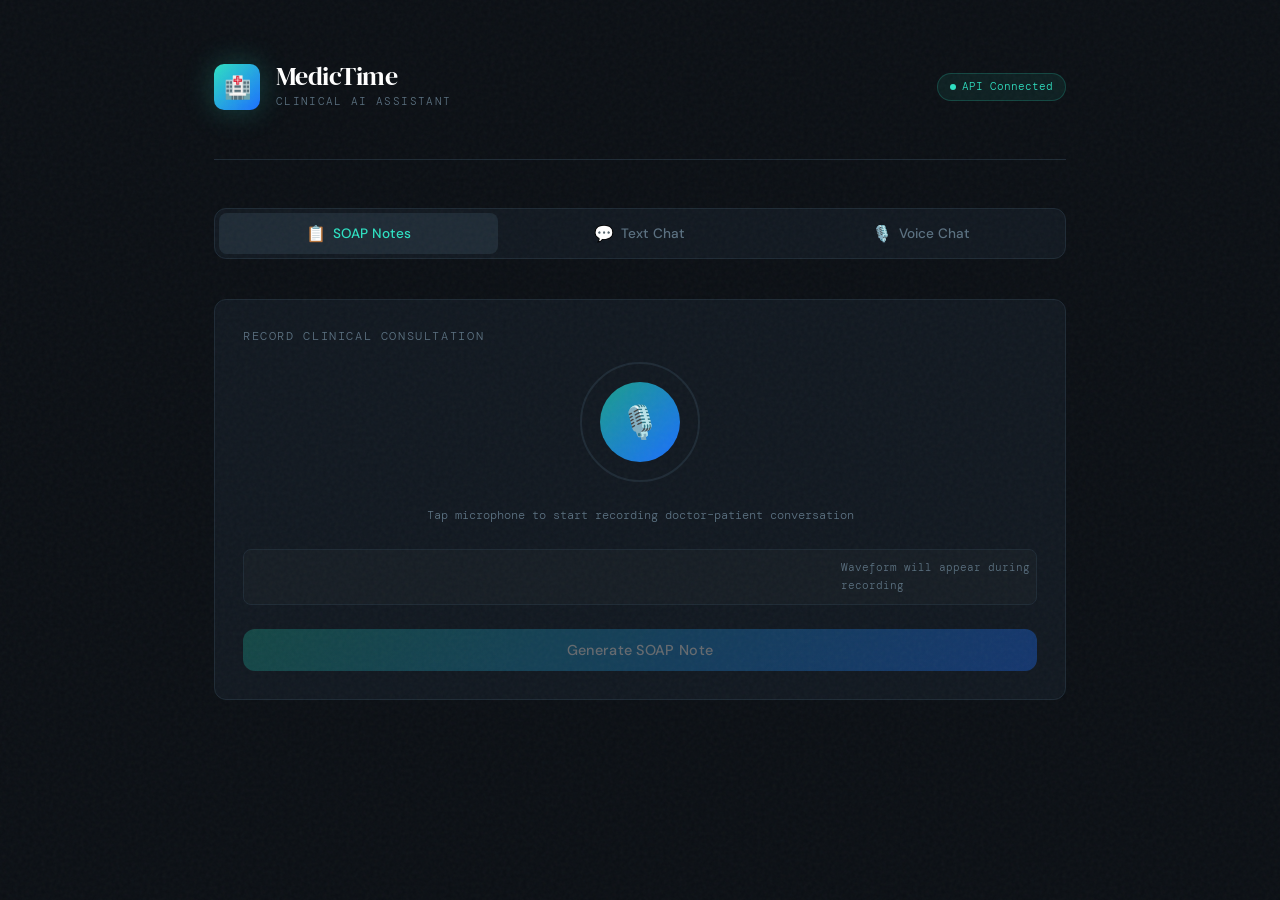
==== index.html @ 22af678b "Initial commit - MedicTime AI Medical Assistant" ====
<!DOCTYPE html>
<html lang="en">
<head>
<meta charset="UTF-8" />
<meta name="viewport" content="width=device-width, initial-scale=1.0" />
<title>MedicTime — Clinical Assistant</title>
<link rel="preconnect" href="https://fonts.googleapis.com" />
<link href="https://fonts.googleapis.com/css2?family=DM+Serif+Display:ital@0;1&family=DM+Mono:wght@400;500&family=DM+Sans:wght@300;400;500&display=swap" rel="stylesheet" />
<style>
  /* ── Reset & Variables ── */
  *, *::before, *::after { box-sizing: border-box; margin: 0; padding: 0; }

  :root {
    --bg:        #0b0f14;
    --surface:   #111820;
    --border:    #1e2a35;
    --teal:      #2de1c2;
    --teal-dim:  #1a9e89;
    --amber:     #f5a623;
    --red:       #e05252;
    --text:      #e0eaf2;
    --muted:     #5a7080;
    --radius:    12px;
    --mono:      'DM Mono', monospace;
    --serif:     'DM Serif Display', serif;
    --sans:      'DM Sans', sans-serif;
  }

  html, body {
    height: 100%;
    background: var(--bg);
    color: var(--text);
    font-family: var(--sans);
    font-weight: 300;
    line-height: 1.6;
    overflow-x: hidden;
  }

  /* ── Noise grain overlay ── */
  body::before {
    content: '';
    position: fixed; inset: 0;
    background-image: url("data:image/svg+xml,%3Csvg viewBox='0 0 256 256' xmlns='http://www.w3.org/2000/svg'%3E%3Cfilter id='noise'%3E%3CfeTurbulence type='fractalNoise' baseFrequency='0.9' numOctaves='4' stitchTiles='stitch'/%3E%3C/filter%3E%3Crect width='100%25' height='100%25' filter='url(%23noise)' opacity='0.04'/%3E%3C/svg%3E");
    pointer-events: none;
    z-index: 9999;
  }

  /* ── Layout ── */
  .shell {
    max-width: 900px;
    margin: 0 auto;
    padding: 2rem 1.5rem 4rem;
  }

  /* ── Header ── */
  header {
    display: flex;
    align-items: center;
    gap: 1rem;
    padding: 2rem 0 3rem;
    border-bottom: 1px solid var(--border);
    margin-bottom: 3rem;
  }
  .logo-mark {
    width: 46px; height: 46px;
    border-radius: 10px;
    background: linear-gradient(135deg, var(--teal), #1a6eff);
    display: flex; align-items: center; justify-content: center;
    font-size: 22px;
    box-shadow: 0 0 30px rgba(45,225,194,.25);
    flex-shrink: 0;
  }
  .brand { display: flex; flex-direction: column; }
  .brand-name {
    font-family: var(--serif);
    font-size: 1.6rem;
    letter-spacing: -0.02em;
    line-height: 1;
    color: #fff;
  }
  .brand-sub {
    font-family: var(--mono);
    font-size: 0.7rem;
    color: var(--muted);
    letter-spacing: 0.12em;
    text-transform: uppercase;
    margin-top: 3px;
  }
  .status-pill {
    margin-left: auto;
    display: flex; align-items: center; gap: 6px;
    font-family: var(--mono);
    font-size: 0.7rem;
    color: var(--teal);
    background: rgba(45,225,194,.08);
    border: 1px solid rgba(45,225,194,.2);
    padding: 4px 12px;
    border-radius: 100px;
  }
  .status-dot {
    width: 6px; height: 6px;
    border-radius: 50%;
    background: var(--teal);
    animation: pulse 2s ease-in-out infinite;
  }
  @keyframes pulse {
    0%, 100% { opacity: 1; }
    50% { opacity: 0.3; }
  }

  /* ── Tab Navigation ── */
  .tabs {
    display: flex;
    gap: 2px;
    background: var(--surface);
    border: 1px solid var(--border);
    border-radius: var(--radius);
    padding: 4px;
    margin-bottom: 2.5rem;
  }
  .tab-btn {
    flex: 1;
    padding: 10px 16px;
    border: none;
    border-radius: 8px;
    background: transparent;
    color: var(--muted);
    font-family: var(--sans);
    font-size: 0.85rem;
    font-weight: 500;
    cursor: pointer;
    transition: all .2s;
    display: flex; align-items: center; justify-content: center; gap: 7px;
  }
  .tab-btn:hover { color: var(--text); }
  .tab-btn.active {
    background: var(--border);
    color: var(--teal);
  }
  .tab-btn .tab-icon { font-size: 1rem; }

  /* ── Panels ── */
  .panel { display: none; animation: fadeIn .3s ease; }
  .panel.active { display: block; }
  @keyframes fadeIn { from { opacity: 0; transform: translateY(6px); } to { opacity: 1; transform: translateY(0); } }

  /* ── Card ── */
  .card {
    background: var(--surface);
    border: 1px solid var(--border);
    border-radius: var(--radius);
    padding: 1.75rem;
    margin-bottom: 1.5rem;
  }
  .card-title {
    font-family: var(--mono);
    font-size: 0.72rem;
    text-transform: uppercase;
    letter-spacing: 0.14em;
    color: var(--muted);
    margin-bottom: 1rem;
  }

  /* ── Recorder ── */
  .recorder-ring {
    width: 120px; height: 120px;
    border-radius: 50%;
    border: 2px solid var(--border);
    display: flex; align-items: center; justify-content: center;
    margin: 0 auto 1.5rem;
    position: relative;
    cursor: pointer;
    transition: border-color .3s;
  }
  .recorder-ring:hover { border-color: var(--teal-dim); }
  .recorder-ring.recording {
    border-color: var(--red);
    animation: ringPulse 1s ease-in-out infinite;
  }
  @keyframes ringPulse {
    0%, 100% { box-shadow: 0 0 0 0 rgba(224,82,82,.4); }
    50% { box-shadow: 0 0 0 14px rgba(224,82,82,0); }
  }
  .mic-btn {
    width: 80px; height: 80px;
    border-radius: 50%;
    border: none;
    background: linear-gradient(135deg, var(--teal-dim), #1a6eff);
    color: #fff;
    font-size: 2rem;
    cursor: pointer;
    transition: transform .15s, box-shadow .15s;
    display: flex; align-items: center; justify-content: center;
  }
  .mic-btn:hover { transform: scale(1.05); box-shadow: 0 0 25px rgba(45,225,194,.3); }
  .mic-btn:active { transform: scale(0.97); }
  .recorder-ring.recording .mic-btn {
    background: linear-gradient(135deg, #b02020, var(--red));
  }

  .rec-label {
    text-align: center;
    font-family: var(--mono);
    font-size: 0.75rem;
    color: var(--muted);
    margin-bottom: 1.5rem;
    min-height: 18px;
  }

  /* Timer */
  .timer {
    display: none;
    font-family: var(--mono);
    font-size: 1.2rem;
    color: var(--red);
    text-align: center;
    margin-bottom: 1rem;
  }
  .timer.visible { display: block; }

  /* Waveform */
  .waveform-wrap {
    height: 56px;
    background: rgba(255,255,255,.02);
    border: 1px solid var(--border);
    border-radius: 8px;
    overflow: hidden;
    margin-bottom: 1.5rem;
    display: flex; align-items: center; justify-content: center;
    position: relative;
  }
  canvas#wave { width: 100%; height: 100%; }

  /* Action button */
  .action-btn {
    width: 100%;
    padding: 12px;
    border-radius: var(--radius);
    border: none;
    background: linear-gradient(135deg, var(--teal-dim) 0%, #1a6eff 100%);
    color: #fff;
    font-family: var(--sans);
    font-size: 0.9rem;
    font-weight: 500;
    cursor: pointer;
    transition: opacity .2s, transform .15s;
    letter-spacing: 0.02em;
  }
  .action-btn:disabled { opacity: 0.35; cursor: not-allowed; }
  .action-btn:not(:disabled):hover { opacity: 0.9; transform: translateY(-1px); }

  /* Spinner */
  .spinner {
    display: inline-block;
    width: 14px; height: 14px;
    border: 2px solid rgba(255,255,255,.3);
    border-top-color: #fff;
    border-radius: 50%;
    animation: spin .7s linear infinite;
    margin-right: 6px;
    vertical-align: middle;
  }
  @keyframes spin { to { transform: rotate(360deg); } }

  /* ── SOAP Output ── */
  .soap-grid {
    display: grid;
    grid-template-columns: 1fr 1fr;
    gap: 1rem;
    margin-top: 1.5rem;
  }
  @media (max-width: 600px) { .soap-grid { grid-template-columns: 1fr; } }
  .soap-section {
    background: rgba(0,0,0,.25);
    border: 1px solid var(--border);
    border-radius: 8px;
    padding: 1rem;
  }
  .soap-section.full { grid-column: 1 / -1; }
  .soap-label {
    font-family: var(--mono);
    font-size: 0.65rem;
    letter-spacing: 0.15em;
    text-transform: uppercase;
    color: var(--teal);
    margin-bottom: 0.5rem;
  }
  .soap-text {
    font-size: 0.85rem;
    color: var(--text);
    white-space: pre-wrap;
    line-height: 1.7;
  }
  .transcript-box {
    font-family: var(--mono);
    font-size: 0.78rem;
    color: var(--muted);
    background: rgba(0,0,0,.3);
    border: 1px solid var(--border);
    border-radius: 8px;
    padding: 1rem;
    white-space: pre-wrap;
    max-height: 200px;
    overflow-y: auto;
    margin-bottom: 1rem;
  }

  /* ── Chat Panel ── */
  .chat-messages {
    min-height: 300px;
    max-height: 420px;
    overflow-y: auto;
    display: flex;
    flex-direction: column;
    gap: 12px;
    padding: 1rem;
    scrollbar-width: thin;
    scrollbar-color: var(--border) transparent;
  }
  .msg {
    max-width: 78%;
    padding: 10px 14px;
    border-radius: 12px;
    font-size: 0.87rem;
    line-height: 1.55;
    animation: fadeIn .2s;
  }
  .msg.user {
    align-self: flex-end;
    background: linear-gradient(135deg, var(--teal-dim), #1a6eff);
    color: #fff;
    border-bottom-right-radius: 3px;
  }
  .msg.agent {
    align-self: flex-start;
    background: var(--border);
    color: var(--text);
    border-bottom-left-radius: 3px;
  }
  .msg.thinking {
    align-self: flex-start;
    background: var(--border);
    color: var(--muted);
    font-style: italic;
  }
  .chat-input-row {
    display: flex;
    gap: 8px;
    margin-top: 1rem;
  }
  .chat-input {
    flex: 1;
    background: rgba(0,0,0,.3);
    border: 1px solid var(--border);
    border-radius: var(--radius);
    color: var(--text);
    font-family: var(--sans);
    font-size: 0.87rem;
    padding: 10px 14px;
    outline: none;
    transition: border-color .2s;
  }
  .chat-input:focus { border-color: var(--teal-dim); }
  .chat-send {
    padding: 10px 18px;
    background: linear-gradient(135deg, var(--teal-dim), #1a6eff);
    border: none;
    border-radius: var(--radius);
    color: #fff;
    font-size: 1rem;
    cursor: pointer;
    transition: opacity .2s;
  }
  .chat-send:hover { opacity: 0.85; }
  .chat-send:disabled { opacity: 0.35; cursor: not-allowed; }

  /* ── Voice Chat Panel ── */
  .voice-response {
    margin-top: 1.5rem;
    display: none;
  }
  .voice-response.visible { display: block; }
  .audio-player {
    width: 100%;
    margin-top: 1rem;
    border-radius: 8px;
    accent-color: var(--teal);
  }

  /* ── Error / Info banners ── */
  .banner {
    padding: 10px 14px;
    border-radius: 8px;
    font-size: 0.82rem;
    font-family: var(--mono);
    margin-top: 1rem;
    display: none;
  }
  .banner.error { background: rgba(224,82,82,.12); border: 1px solid rgba(224,82,82,.3); color: #f09090; display: block; }
  .banner.success { background: rgba(45,225,194,.08); border: 1px solid rgba(45,225,194,.2); color: var(--teal); display: block; }
  .banner.info { background: rgba(245,166,35,.08); border: 1px solid rgba(245,166,35,.2); color: var(--amber); display: block; }
</style>
</head>
<body>
<div class="shell">

  <!-- Header -->
  <header>
    <div class="logo-mark">🏥</div>
    <div class="brand">
      <span class="brand-name">MedicTime</span>
      <span class="brand-sub">Clinical AI Assistant</span>
    </div>
    <div class="status-pill"><span class="status-dot"></span>API Connected</div>
  </header>

  <!-- Tabs -->
  <div class="tabs">
    <button class="tab-btn active" onclick="switchTab('soap')" id="tab-soap">
      <span class="tab-icon">📋</span> SOAP Notes
    </button>
    <button class="tab-btn" onclick="switchTab('chat')" id="tab-chat">
      <span class="tab-icon">💬</span> Text Chat
    </button>
    <button class="tab-btn" onclick="switchTab('voice')" id="tab-voice">
      <span class="tab-icon">🎙️</span> Voice Chat
    </button>
  </div>

  <!-- ════════════════════════════════════════ -->
  <!-- PANEL 1: SOAP NOTE GENERATOR            -->
  <!-- ════════════════════════════════════════ -->
  <div class="panel active" id="panel-soap">
    <div class="card">
      <div class="card-title">Record Clinical Consultation</div>

      <div class="recorder-ring" id="soap-ring">
        <button class="mic-btn" id="soap-mic-btn" onclick="toggleSOAPRecording()">🎙️</button>
      </div>
      <div class="timer" id="soap-timer">00:00</div>
      <div class="rec-label" id="soap-rec-label">Tap microphone to start recording doctor–patient conversation</div>

      <div class="waveform-wrap">
        <canvas id="wave"></canvas>
        <span id="wave-placeholder" style="font-family:var(--mono);font-size:0.7rem;color:var(--muted);">Waveform will appear during recording</span>
      </div>

      <button class="action-btn" id="soap-submit-btn" onclick="submitSOAP()" disabled>
        Generate SOAP Note
      </button>
      <div class="banner" id="soap-banner"></div>
    </div>

    <!-- Results -->
    <div id="soap-results" style="display:none;">
      <div class="card">
        <div class="card-title">Transcript</div>
        <div class="transcript-box" id="soap-transcript"></div>
      </div>
      <div class="card">
        <div class="card-title">SOAP Note</div>
        <div class="soap-grid">
          <div class="soap-section">
            <div class="soap-label">Subjective</div>
            <div class="soap-text" id="soap-s">—</div>
          </div>
          <div class="soap-section">
            <div class="soap-label">Objective</div>
            <div class="soap-text" id="soap-o">—</div>
          </div>
          <div class="soap-section">
            <div class="soap-label">Assessment</div>
            <div class="soap-text" id="soap-a">—</div>
          </div>
          <div class="soap-section">
            <div class="soap-label">Plan</div>
            <div class="soap-text" id="soap-p">—</div>
          </div>
        </div>
      </div>
    </div>
  </div>

  <!-- ════════════════════════════════════════ -->
  <!-- PANEL 2: TEXT CHAT                       -->
  <!-- ════════════════════════════════════════ -->
  <div class="panel" id="panel-chat">
    <div class="card">
      <div class="card-title">Receptionist AI — Text</div>
      <div class="chat-messages" id="chat-messages">
        <div class="msg agent">👋 Hello! I'm the MedicTime receptionist assistant. How can I help you today? I can assist with appointments, billing, clinic policies, and more.</div>
      </div>
      <div class="chat-input-row">
        <input class="chat-input" id="chat-input" type="text" placeholder="Type your message…" onkeydown="if(event.key==='Enter')sendChat()" />
        <button class="chat-send" id="chat-send" onclick="sendChat()">➤</button>
      </div>
    </div>
  </div>

  <!-- ════════════════════════════════════════ -->
  <!-- PANEL 3: VOICE CHAT                      -->
  <!-- ════════════════════════════════════════ -->
  <div class="panel" id="panel-voice">
    <div class="card">
      <div class="card-title">Receptionist AI — Voice</div>
      <div class="recorder-ring" id="vc-ring">
        <button class="mic-btn" id="vc-mic-btn" onclick="toggleVoiceChat()">🎙️</button>
      </div>
      <div class="timer" id="vc-timer">00:00</div>
      <div class="rec-label" id="vc-rec-label">Tap to speak — the assistant will respond in voice</div>
      <button class="action-btn" id="vc-submit-btn" onclick="submitVoiceChat()" disabled>Send Voice Message</button>
      <div class="banner" id="vc-banner"></div>
    </div>

    <div class="voice-response card" id="vc-response">
      <div class="card-title">Conversation</div>
      <div class="soap-section" style="margin-bottom:1rem;">
        <div class="soap-label">You said</div>
        <div class="soap-text" id="vc-transcription"></div>
      </div>
      <div class="soap-section">
        <div class="soap-label">Receptionist replied</div>
        <div class="soap-text" id="vc-text-response"></div>
      </div>
      <audio class="audio-player" id="vc-audio" controls></audio>
    </div>
  </div>

</div><!-- /shell -->

<script>
const API = '';

/* ── Tab switching ── */
function switchTab(name) {
  document.querySelectorAll('.panel').forEach(p => p.classList.remove('active'));
  document.querySelectorAll('.tab-btn').forEach(b => b.classList.remove('active'));
  document.getElementById('panel-'+name).classList.add('active');
  document.getElementById('tab-'+name).classList.add('active');
}

/* ── Shared recording state ── */
let mediaRecorder = null;
let audioChunks = [];
let timerInterval = null;
let timerSeconds = 0;
let analyserNode = null;
let animFrameId = null;

/* ── Waveform ── */
const waveCanvas = document.getElementById('wave');
const waveCtx = waveCanvas.getContext('2d');
const wavePlaceholder = document.getElementById('wave-placeholder');

function drawWave(analyser) {
  const buf = new Uint8Array(analyser.frequencyBinCount);
  function frame() {
    animFrameId = requestAnimationFrame(frame);
    analyser.getByteTimeDomainData(buf);
    const W = waveCanvas.offsetWidth; const H = waveCanvas.offsetHeight;
    waveCanvas.width = W; waveCanvas.height = H;
    waveCtx.clearRect(0,0,W,H);
    waveCtx.strokeStyle = getComputedStyle(document.documentElement).getPropertyValue('--teal');
    waveCtx.lineWidth = 2;
    waveCtx.beginPath();
    const step = W / buf.length;
    buf.forEach((v, i) => {
      const y = (v / 128.0) * H / 2;
      i === 0 ? waveCtx.moveTo(0, y) : waveCtx.lineTo(i*step, y);
    });
    waveCtx.stroke();
  }
  frame();
}

function stopWave() {
  if (animFrameId) cancelAnimationFrame(animFrameId);
  waveCtx.clearRect(0,0,waveCanvas.width,waveCanvas.height);
}

/* ── Timer ── */
function startTimer(el) {
  timerSeconds = 0;
  el.classList.add('visible');
  el.textContent = '00:00';
  timerInterval = setInterval(() => {
    timerSeconds++;
    const m = String(Math.floor(timerSeconds/60)).padStart(2,'0');
    const s = String(timerSeconds%60).padStart(2,'0');
    el.textContent = `${m}:${s}`;
  }, 1000);
}
function stopTimer(el) {
  clearInterval(timerInterval);
  el.classList.remove('visible');
}

/* ── Generic recorder factory ── */
async function startRecording(onStop) {
  const stream = await navigator.mediaDevices.getUserMedia({ audio: true });
  audioChunks = [];
  mediaRecorder = new MediaRecorder(stream, { mimeType: 'audio/webm' });
  mediaRecorder.ondataavailable = e => audioChunks.push(e.data);
  mediaRecorder.onstop = () => {
    stream.getTracks().forEach(t => t.stop());
    const blob = new Blob(audioChunks, { type: 'audio/webm' });
    onStop(blob);
  };

  // Waveform
  const ctx = new AudioContext();
  const src = ctx.createMediaStreamSource(stream);
  const analyser = ctx.createAnalyser();
  analyser.fftSize = 2048;
  src.connect(analyser);
  analyserNode = analyser;

  mediaRecorder.start();
  return analyser;
}

function stopRecording() {
  if (mediaRecorder && mediaRecorder.state !== 'inactive') mediaRecorder.stop();
}

/* ══════════════════════════════════════════
   SOAP PANEL
══════════════════════════════════════════ */
let soapBlob = null;
let soapRecording = false;

async function toggleSOAPRecording() {
  if (!soapRecording) {
    // Start
    try {
      const ring = document.getElementById('soap-ring');
      const btn = document.getElementById('soap-mic-btn');
      const label = document.getElementById('soap-rec-label');

      wavePlaceholder.style.display = 'none';
      const analyser = await startRecording(blob => {
        soapBlob = blob;
        document.getElementById('soap-submit-btn').disabled = false;
        document.getElementById('soap-rec-label').textContent = '✅ Recording saved. Click "Generate SOAP Note" to process.';
        stopWave();
        wavePlaceholder.style.display = 'none';
      });

      drawWave(analyser);
      ring.classList.add('recording');
      btn.textContent = '⏹';
      label.textContent = '🔴 Recording… tap to stop';
      startTimer(document.getElementById('soap-timer'));
      soapRecording = true;
    } catch(e) {
      showBanner('soap-banner', 'error', 'Microphone access denied: '+e.message);
    }
  } else {
    // Stop
    stopRecording();
    stopTimer(document.getElementById('soap-timer'));
    document.getElementById('soap-ring').classList.remove('recording');
    document.getElementById('soap-mic-btn').textContent = '🎙️';
    soapRecording = false;
  }
}

async function submitSOAP() {
  if (!soapBlob) return;
  const btn = document.getElementById('soap-submit-btn');
  btn.disabled = true;
  btn.innerHTML = '<span class="spinner"></span>Generating SOAP Note…';
  hideBanner('soap-banner');

  const form = new FormData();
  form.append('audio', soapBlob, 'recording.webm');

  try {
    const res = await fetch(`${API}/api/soap-from-audio`, { method:'POST', body: form });
    const data = await res.json();
    if (!res.ok) throw new Error(data.error || 'Server error');

    // Display transcript
    document.getElementById('soap-transcript').textContent = data.transcription || 'No transcript available.';

    // Parse SOAP sections
    parseAndDisplaySOAP(data.soap || '');

    document.getElementById('soap-results').style.display = 'block';
    document.getElementById('soap-results').scrollIntoView({ behavior:'smooth', block:'start' });
    showBanner('soap-banner', 'success', '✅ SOAP note generated successfully.');
  } catch(e) {
    showBanner('soap-banner', 'error', '❌ ' + e.message);
  } finally {
    btn.disabled = false;
    btn.textContent = 'Generate SOAP Note';
  }
}

function parseAndDisplaySOAP(text) {
  const sections = { s:'', o:'', a:'', p:'' };
  const patterns = {
    s: /SUBJECTIVE:\s*([\s\S]*?)(?=OBJECTIVE:|ASSESSMENT:|PLAN:|$)/i,
    o: /OBJECTIVE:\s*([\s\S]*?)(?=SUBJECTIVE:|ASSESSMENT:|PLAN:|$)/i,
    a: /ASSESSMENT:\s*([\s\S]*?)(?=SUBJECTIVE:|OBJECTIVE:|PLAN:|$)/i,
    p: /PLAN:\s*([\s\S]*?)(?=SUBJECTIVE:|OBJECTIVE:|ASSESSMENT:|$)/i,
  };
  for (const [k, re] of Object.entries(patterns)) {
    const m = text.match(re);
    sections[k] = m ? m[1].trim() : 'None reported';
  }
  document.getElementById('soap-s').textContent = sections.s;
  document.getElementById('soap-o').textContent = sections.o;
  document.getElementById('soap-a').textContent = sections.a;
  document.getElementById('soap-p').textContent = sections.p;
}

/* ══════════════════════════════════════════
   CHAT PANEL
══════════════════════════════════════════ */
async function sendChat() {
  const input = document.getElementById('chat-input');
  const msg = input.value.trim();
  if (!msg) return;
  input.value = '';
  appendMsg('user', msg);

  const thinking = appendMsg('thinking', '…thinking…');
  document.getElementById('chat-send').disabled = true;

  const form = new FormData();
  form.append('message', msg);

  try {
    const res = await fetch(`${API}/api/agent-chat`, { method:'POST', body: form });
    const data = await res.json();
    thinking.remove();
    if (!res.ok) throw new Error(data.error || 'Server error');
    appendMsg('agent', data.response);
  } catch(e) {
    thinking.remove();
    appendMsg('agent', '⚠️ ' + e.message);
  } finally {
    document.getElementById('chat-send').disabled = false;
    input.focus();
  }
}

function appendMsg(role, text) {
  const box = document.getElementById('chat-messages');
  const el = document.createElement('div');
  el.className = `msg ${role}`;
  el.textContent = text;
  box.appendChild(el);
  box.scrollTop = box.scrollHeight;
  return el;
}

/* ══════════════════════════════════════════
   VOICE CHAT PANEL
══════════════════════════════════════════ */
let vcBlob = null;
let vcRecording = false;

async function toggleVoiceChat() {
  if (!vcRecording) {
    try {
      const ring = document.getElementById('vc-ring');
      const btn = document.getElementById('vc-mic-btn');

      const analyser = await startRecording(blob => {
        vcBlob = blob;
        document.getElementById('vc-submit-btn').disabled = false;
        document.getElementById('vc-rec-label').textContent = '✅ Recorded. Click "Send Voice Message".';
      });

      ring.classList.add('recording');
      btn.textContent = '⏹';
      document.getElementById('vc-rec-label').textContent = '🔴 Recording… tap to stop';
      startTimer(document.getElementById('vc-timer'));
      vcRecording = true;
    } catch(e) {
      showBanner('vc-banner', 'error', 'Microphone access denied: '+e.message);
    }
  } else {
    stopRecording();
    stopTimer(document.getElementById('vc-timer'));
    document.getElementById('vc-ring').classList.remove('recording');
    document.getElementById('vc-mic-btn').textContent = '🎙️';
    vcRecording = false;
  }
}

async function submitVoiceChat() {
  if (!vcBlob) return;
  const btn = document.getElementById('vc-submit-btn');
  btn.disabled = true;
  btn.innerHTML = '<span class="spinner"></span>Processing…';
  hideBanner('vc-banner');

  const form = new FormData();
  form.append('audio', vcBlob, 'voice.webm');

  try {
    const res = await fetch(`${API}/api/voice-chat`, { method:'POST', body: form });
    const data = await res.json();
    if (!res.ok) throw new Error(data.error || 'Server error');

    document.getElementById('vc-transcription').textContent = data.transcription;
    document.getElementById('vc-text-response').textContent = data.response;

    // Play audio
    const audioEl = document.getElementById('vc-audio');
    const bytes = Uint8Array.from(atob(data.audio_b64), c => c.charCodeAt(0));
    const blob = new Blob([bytes], { type:'audio/mpeg' });
    audioEl.src = URL.createObjectURL(blob);
    audioEl.play();

    document.getElementById('vc-response').classList.add('visible');
    showBanner('vc-banner', 'success', '✅ Response received.');
  } catch(e) {
    showBanner('vc-banner', 'error', '❌ ' + e.message);
  } finally {
    btn.disabled = false;
    btn.textContent = 'Send Voice Message';
  }
}

/* ── Banner helpers ── */
function showBanner(id, type, msg) {
  const el = document.getElementById(id);
  el.className = 'banner ' + type;
  el.textContent = msg;
}
function hideBanner(id) {
  const el = document.getElementById(id);
  el.className = 'banner';
  el.textContent = '';
}
</script>
</body>
</html>
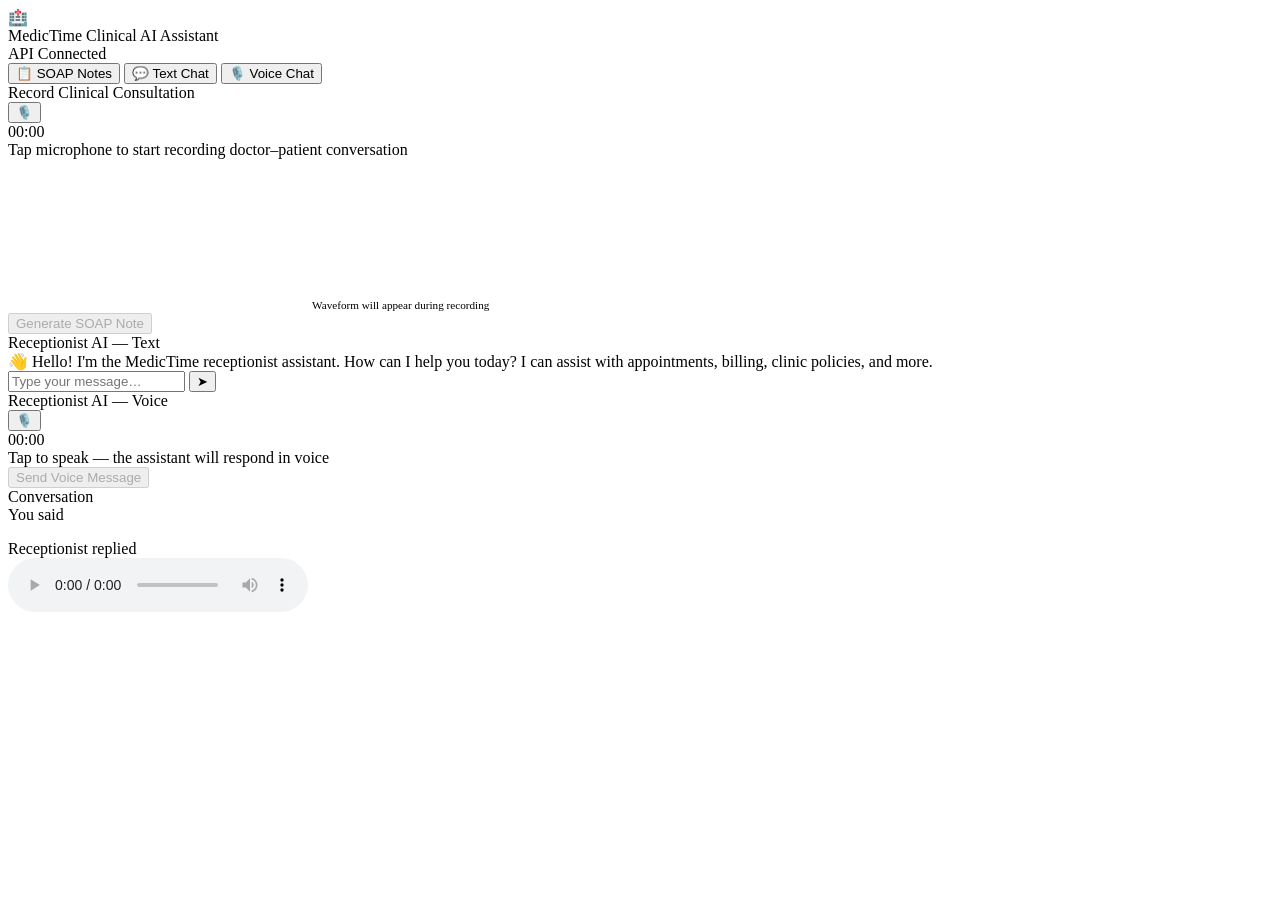
==== commit 3ec2a7aa: "Added Files and Configured Model" ====
--- a/index.html
+++ b/index.html
@@ -6,405 +6,12 @@
 <title>MedicTime — Clinical Assistant</title>
 <link rel="preconnect" href="https://fonts.googleapis.com" />
 <link href="https://fonts.googleapis.com/css2?family=DM+Serif+Display:ital@0;1&family=DM+Mono:wght@400;500&family=DM+Sans:wght@300;400;500&display=swap" rel="stylesheet" />
-<style>
-  /* ── Reset & Variables ── */
-  *, *::before, *::after { box-sizing: border-box; margin: 0; padding: 0; }
-
-  :root {
-    --bg:        #0b0f14;
-    --surface:   #111820;
-    --border:    #1e2a35;
-    --teal:      #2de1c2;
-    --teal-dim:  #1a9e89;
-    --amber:     #f5a623;
-    --red:       #e05252;
-    --text:      #e0eaf2;
-    --muted:     #5a7080;
-    --radius:    12px;
-    --mono:      'DM Mono', monospace;
-    --serif:     'DM Serif Display', serif;
-    --sans:      'DM Sans', sans-serif;
-  }
-
-  html, body {
-    height: 100%;
-    background: var(--bg);
-    color: var(--text);
-    font-family: var(--sans);
-    font-weight: 300;
-    line-height: 1.6;
-    overflow-x: hidden;
-  }
-
-  /* ── Noise grain overlay ── */
-  body::before {
-    content: '';
-    position: fixed; inset: 0;
-    background-image: url("data:image/svg+xml,%3Csvg viewBox='0 0 256 256' xmlns='http://www.w3.org/2000/svg'%3E%3Cfilter id='noise'%3E%3CfeTurbulence type='fractalNoise' baseFrequency='0.9' numOctaves='4' stitchTiles='stitch'/%3E%3C/filter%3E%3Crect width='100%25' height='100%25' filter='url(%23noise)' opacity='0.04'/%3E%3C/svg%3E");
-    pointer-events: none;
-    z-index: 9999;
-  }
-
-  /* ── Layout ── */
-  .shell {
-    max-width: 900px;
-    margin: 0 auto;
-    padding: 2rem 1.5rem 4rem;
-  }
-
-  /* ── Header ── */
-  header {
-    display: flex;
-    align-items: center;
-    gap: 1rem;
-    padding: 2rem 0 3rem;
-    border-bottom: 1px solid var(--border);
-    margin-bottom: 3rem;
-  }
-  .logo-mark {
-    width: 46px; height: 46px;
-    border-radius: 10px;
-    background: linear-gradient(135deg, var(--teal), #1a6eff);
-    display: flex; align-items: center; justify-content: center;
-    font-size: 22px;
-    box-shadow: 0 0 30px rgba(45,225,194,.25);
-    flex-shrink: 0;
-  }
-  .brand { display: flex; flex-direction: column; }
-  .brand-name {
-    font-family: var(--serif);
-    font-size: 1.6rem;
-    letter-spacing: -0.02em;
-    line-height: 1;
-    color: #fff;
-  }
-  .brand-sub {
-    font-family: var(--mono);
-    font-size: 0.7rem;
-    color: var(--muted);
-    letter-spacing: 0.12em;
-    text-transform: uppercase;
-    margin-top: 3px;
-  }
-  .status-pill {
-    margin-left: auto;
-    display: flex; align-items: center; gap: 6px;
-    font-family: var(--mono);
-    font-size: 0.7rem;
-    color: var(--teal);
-    background: rgba(45,225,194,.08);
-    border: 1px solid rgba(45,225,194,.2);
-    padding: 4px 12px;
-    border-radius: 100px;
-  }
-  .status-dot {
-    width: 6px; height: 6px;
-    border-radius: 50%;
-    background: var(--teal);
-    animation: pulse 2s ease-in-out infinite;
-  }
-  @keyframes pulse {
-    0%, 100% { opacity: 1; }
-    50% { opacity: 0.3; }
-  }
-
-  /* ── Tab Navigation ── */
-  .tabs {
-    display: flex;
-    gap: 2px;
-    background: var(--surface);
-    border: 1px solid var(--border);
-    border-radius: var(--radius);
-    padding: 4px;
-    margin-bottom: 2.5rem;
-  }
-  .tab-btn {
-    flex: 1;
-    padding: 10px 16px;
-    border: none;
-    border-radius: 8px;
-    background: transparent;
-    color: var(--muted);
-    font-family: var(--sans);
-    font-size: 0.85rem;
-    font-weight: 500;
-    cursor: pointer;
-    transition: all .2s;
-    display: flex; align-items: center; justify-content: center; gap: 7px;
-  }
-  .tab-btn:hover { color: var(--text); }
-  .tab-btn.active {
-    background: var(--border);
-    color: var(--teal);
-  }
-  .tab-btn .tab-icon { font-size: 1rem; }
-
-  /* ── Panels ── */
-  .panel { display: none; animation: fadeIn .3s ease; }
-  .panel.active { display: block; }
-  @keyframes fadeIn { from { opacity: 0; transform: translateY(6px); } to { opacity: 1; transform: translateY(0); } }
-
-  /* ── Card ── */
-  .card {
-    background: var(--surface);
-    border: 1px solid var(--border);
-    border-radius: var(--radius);
-    padding: 1.75rem;
-    margin-bottom: 1.5rem;
-  }
-  .card-title {
-    font-family: var(--mono);
-    font-size: 0.72rem;
-    text-transform: uppercase;
-    letter-spacing: 0.14em;
-    color: var(--muted);
-    margin-bottom: 1rem;
-  }
-
-  /* ── Recorder ── */
-  .recorder-ring {
-    width: 120px; height: 120px;
-    border-radius: 50%;
-    border: 2px solid var(--border);
-    display: flex; align-items: center; justify-content: center;
-    margin: 0 auto 1.5rem;
-    position: relative;
-    cursor: pointer;
-    transition: border-color .3s;
-  }
-  .recorder-ring:hover { border-color: var(--teal-dim); }
-  .recorder-ring.recording {
-    border-color: var(--red);
-    animation: ringPulse 1s ease-in-out infinite;
-  }
-  @keyframes ringPulse {
-    0%, 100% { box-shadow: 0 0 0 0 rgba(224,82,82,.4); }
-    50% { box-shadow: 0 0 0 14px rgba(224,82,82,0); }
-  }
-  .mic-btn {
-    width: 80px; height: 80px;
-    border-radius: 50%;
-    border: none;
-    background: linear-gradient(135deg, var(--teal-dim), #1a6eff);
-    color: #fff;
-    font-size: 2rem;
-    cursor: pointer;
-    transition: transform .15s, box-shadow .15s;
-    display: flex; align-items: center; justify-content: center;
-  }
-  .mic-btn:hover { transform: scale(1.05); box-shadow: 0 0 25px rgba(45,225,194,.3); }
-  .mic-btn:active { transform: scale(0.97); }
-  .recorder-ring.recording .mic-btn {
-    background: linear-gradient(135deg, #b02020, var(--red));
-  }
-
-  .rec-label {
-    text-align: center;
-    font-family: var(--mono);
-    font-size: 0.75rem;
-    color: var(--muted);
-    margin-bottom: 1.5rem;
-    min-height: 18px;
-  }
-
-  /* Timer */
-  .timer {
-    display: none;
-    font-family: var(--mono);
-    font-size: 1.2rem;
-    color: var(--red);
-    text-align: center;
-    margin-bottom: 1rem;
-  }
-  .timer.visible { display: block; }
-
-  /* Waveform */
-  .waveform-wrap {
-    height: 56px;
-    background: rgba(255,255,255,.02);
-    border: 1px solid var(--border);
-    border-radius: 8px;
-    overflow: hidden;
-    margin-bottom: 1.5rem;
-    display: flex; align-items: center; justify-content: center;
-    position: relative;
-  }
-  canvas#wave { width: 100%; height: 100%; }
-
-  /* Action button */
-  .action-btn {
-    width: 100%;
-    padding: 12px;
-    border-radius: var(--radius);
-    border: none;
-    background: linear-gradient(135deg, var(--teal-dim) 0%, #1a6eff 100%);
-    color: #fff;
-    font-family: var(--sans);
-    font-size: 0.9rem;
-    font-weight: 500;
-    cursor: pointer;
-    transition: opacity .2s, transform .15s;
-    letter-spacing: 0.02em;
-  }
-  .action-btn:disabled { opacity: 0.35; cursor: not-allowed; }
-  .action-btn:not(:disabled):hover { opacity: 0.9; transform: translateY(-1px); }
-
-  /* Spinner */
-  .spinner {
-    display: inline-block;
-    width: 14px; height: 14px;
-    border: 2px solid rgba(255,255,255,.3);
-    border-top-color: #fff;
-    border-radius: 50%;
-    animation: spin .7s linear infinite;
-    margin-right: 6px;
-    vertical-align: middle;
-  }
-  @keyframes spin { to { transform: rotate(360deg); } }
-
-  /* ── SOAP Output ── */
-  .soap-grid {
-    display: grid;
-    grid-template-columns: 1fr 1fr;
-    gap: 1rem;
-    margin-top: 1.5rem;
-  }
-  @media (max-width: 600px) { .soap-grid { grid-template-columns: 1fr; } }
-  .soap-section {
-    background: rgba(0,0,0,.25);
-    border: 1px solid var(--border);
-    border-radius: 8px;
-    padding: 1rem;
-  }
-  .soap-section.full { grid-column: 1 / -1; }
-  .soap-label {
-    font-family: var(--mono);
-    font-size: 0.65rem;
-    letter-spacing: 0.15em;
-    text-transform: uppercase;
-    color: var(--teal);
-    margin-bottom: 0.5rem;
-  }
-  .soap-text {
-    font-size: 0.85rem;
-    color: var(--text);
-    white-space: pre-wrap;
-    line-height: 1.7;
-  }
-  .transcript-box {
-    font-family: var(--mono);
-    font-size: 0.78rem;
-    color: var(--muted);
-    background: rgba(0,0,0,.3);
-    border: 1px solid var(--border);
-    border-radius: 8px;
-    padding: 1rem;
-    white-space: pre-wrap;
-    max-height: 200px;
-    overflow-y: auto;
-    margin-bottom: 1rem;
-  }
-
-  /* ── Chat Panel ── */
-  .chat-messages {
-    min-height: 300px;
-    max-height: 420px;
-    overflow-y: auto;
-    display: flex;
-    flex-direction: column;
-    gap: 12px;
-    padding: 1rem;
-    scrollbar-width: thin;
-    scrollbar-color: var(--border) transparent;
-  }
-  .msg {
-    max-width: 78%;
-    padding: 10px 14px;
-    border-radius: 12px;
-    font-size: 0.87rem;
-    line-height: 1.55;
-    animation: fadeIn .2s;
-  }
-  .msg.user {
-    align-self: flex-end;
-    background: linear-gradient(135deg, var(--teal-dim), #1a6eff);
-    color: #fff;
-    border-bottom-right-radius: 3px;
-  }
-  .msg.agent {
-    align-self: flex-start;
-    background: var(--border);
-    color: var(--text);
-    border-bottom-left-radius: 3px;
-  }
-  .msg.thinking {
-    align-self: flex-start;
-    background: var(--border);
-    color: var(--muted);
-    font-style: italic;
-  }
-  .chat-input-row {
-    display: flex;
-    gap: 8px;
-    margin-top: 1rem;
-  }
-  .chat-input {
-    flex: 1;
-    background: rgba(0,0,0,.3);
-    border: 1px solid var(--border);
-    border-radius: var(--radius);
-    color: var(--text);
-    font-family: var(--sans);
-    font-size: 0.87rem;
-    padding: 10px 14px;
-    outline: none;
-    transition: border-color .2s;
-  }
-  .chat-input:focus { border-color: var(--teal-dim); }
-  .chat-send {
-    padding: 10px 18px;
-    background: linear-gradient(135deg, var(--teal-dim), #1a6eff);
-    border: none;
-    border-radius: var(--radius);
-    color: #fff;
-    font-size: 1rem;
-    cursor: pointer;
-    transition: opacity .2s;
-  }
-  .chat-send:hover { opacity: 0.85; }
-  .chat-send:disabled { opacity: 0.35; cursor: not-allowed; }
-
-  /* ── Voice Chat Panel ── */
-  .voice-response {
-    margin-top: 1.5rem;
-    display: none;
-  }
-  .voice-response.visible { display: block; }
-  .audio-player {
-    width: 100%;
-    margin-top: 1rem;
-    border-radius: 8px;
-    accent-color: var(--teal);
-  }
-
-  /* ── Error / Info banners ── */
-  .banner {
-    padding: 10px 14px;
-    border-radius: 8px;
-    font-size: 0.82rem;
-    font-family: var(--mono);
-    margin-top: 1rem;
-    display: none;
-  }
-  .banner.error { background: rgba(224,82,82,.12); border: 1px solid rgba(224,82,82,.3); color: #f09090; display: block; }
-  .banner.success { background: rgba(45,225,194,.08); border: 1px solid rgba(45,225,194,.2); color: var(--teal); display: block; }
-  .banner.info { background: rgba(245,166,35,.08); border: 1px solid rgba(245,166,35,.2); color: var(--amber); display: block; }
-</style>
+<link rel="stylesheet" href="/static/style.css">
+<script src="/static/script.js" defer></script>
 </head>
 <body>
 <div class="shell">
 
-  <!-- Header -->
   <header>
     <div class="logo-mark">🏥</div>
     <div class="brand">
@@ -414,7 +21,6 @@
     <div class="status-pill"><span class="status-dot"></span>API Connected</div>
   </header>
 
-  <!-- Tabs -->
   <div class="tabs">
     <button class="tab-btn active" onclick="switchTab('soap')" id="tab-soap">
       <span class="tab-icon">📋</span> SOAP Notes
@@ -427,9 +33,7 @@
     </button>
   </div>
 
-  <!-- ════════════════════════════════════════ -->
-  <!-- PANEL 1: SOAP NOTE GENERATOR            -->
-  <!-- ════════════════════════════════════════ -->
+
   <div class="panel active" id="panel-soap">
     <div class="card">
       <div class="card-title">Record Clinical Consultation</div>
@@ -451,7 +55,6 @@
       <div class="banner" id="soap-banner"></div>
     </div>
 
-    <!-- Results -->
     <div id="soap-results" style="display:none;">
       <div class="card">
         <div class="card-title">Transcript</div>
@@ -481,9 +84,7 @@
     </div>
   </div>
 
-  <!-- ════════════════════════════════════════ -->
-  <!-- PANEL 2: TEXT CHAT                       -->
-  <!-- ════════════════════════════════════════ -->
+
   <div class="panel" id="panel-chat">
     <div class="card">
       <div class="card-title">Receptionist AI — Text</div>
@@ -497,9 +98,6 @@
     </div>
   </div>
 
-  <!-- ════════════════════════════════════════ -->
-  <!-- PANEL 3: VOICE CHAT                      -->
-  <!-- ════════════════════════════════════════ -->
   <div class="panel" id="panel-voice">
     <div class="card">
       <div class="card-title">Receptionist AI — Voice</div>
@@ -526,317 +124,6 @@
     </div>
   </div>
 
-</div><!-- /shell -->
-
-<script>
-const API = '';
-
-/* ── Tab switching ── */
-function switchTab(name) {
-  document.querySelectorAll('.panel').forEach(p => p.classList.remove('active'));
-  document.querySelectorAll('.tab-btn').forEach(b => b.classList.remove('active'));
-  document.getElementById('panel-'+name).classList.add('active');
-  document.getElementById('tab-'+name).classList.add('active');
-}
-
-/* ── Shared recording state ── */
-let mediaRecorder = null;
-let audioChunks = [];
-let timerInterval = null;
-let timerSeconds = 0;
-let analyserNode = null;
-let animFrameId = null;
-
-/* ── Waveform ── */
-const waveCanvas = document.getElementById('wave');
-const waveCtx = waveCanvas.getContext('2d');
-const wavePlaceholder = document.getElementById('wave-placeholder');
-
-function drawWave(analyser) {
-  const buf = new Uint8Array(analyser.frequencyBinCount);
-  function frame() {
-    animFrameId = requestAnimationFrame(frame);
-    analyser.getByteTimeDomainData(buf);
-    const W = waveCanvas.offsetWidth; const H = waveCanvas.offsetHeight;
-    waveCanvas.width = W; waveCanvas.height = H;
-    waveCtx.clearRect(0,0,W,H);
-    waveCtx.strokeStyle = getComputedStyle(document.documentElement).getPropertyValue('--teal');
-    waveCtx.lineWidth = 2;
-    waveCtx.beginPath();
-    const step = W / buf.length;
-    buf.forEach((v, i) => {
-      const y = (v / 128.0) * H / 2;
-      i === 0 ? waveCtx.moveTo(0, y) : waveCtx.lineTo(i*step, y);
-    });
-    waveCtx.stroke();
-  }
-  frame();
-}
-
-function stopWave() {
-  if (animFrameId) cancelAnimationFrame(animFrameId);
-  waveCtx.clearRect(0,0,waveCanvas.width,waveCanvas.height);
-}
-
-/* ── Timer ── */
-function startTimer(el) {
-  timerSeconds = 0;
-  el.classList.add('visible');
-  el.textContent = '00:00';
-  timerInterval = setInterval(() => {
-    timerSeconds++;
-    const m = String(Math.floor(timerSeconds/60)).padStart(2,'0');
-    const s = String(timerSeconds%60).padStart(2,'0');
-    el.textContent = `${m}:${s}`;
-  }, 1000);
-}
-function stopTimer(el) {
-  clearInterval(timerInterval);
-  el.classList.remove('visible');
-}
-
-/* ── Generic recorder factory ── */
-async function startRecording(onStop) {
-  const stream = await navigator.mediaDevices.getUserMedia({ audio: true });
-  audioChunks = [];
-  mediaRecorder = new MediaRecorder(stream, { mimeType: 'audio/webm' });
-  mediaRecorder.ondataavailable = e => audioChunks.push(e.data);
-  mediaRecorder.onstop = () => {
-    stream.getTracks().forEach(t => t.stop());
-    const blob = new Blob(audioChunks, { type: 'audio/webm' });
-    onStop(blob);
-  };
-
-  // Waveform
-  const ctx = new AudioContext();
-  const src = ctx.createMediaStreamSource(stream);
-  const analyser = ctx.createAnalyser();
-  analyser.fftSize = 2048;
-  src.connect(analyser);
-  analyserNode = analyser;
-
-  mediaRecorder.start();
-  return analyser;
-}
-
-function stopRecording() {
-  if (mediaRecorder && mediaRecorder.state !== 'inactive') mediaRecorder.stop();
-}
-
-/* ══════════════════════════════════════════
-   SOAP PANEL
-══════════════════════════════════════════ */
-let soapBlob = null;
-let soapRecording = false;
-
-async function toggleSOAPRecording() {
-  if (!soapRecording) {
-    // Start
-    try {
-      const ring = document.getElementById('soap-ring');
-      const btn = document.getElementById('soap-mic-btn');
-      const label = document.getElementById('soap-rec-label');
-
-      wavePlaceholder.style.display = 'none';
-      const analyser = await startRecording(blob => {
-        soapBlob = blob;
-        document.getElementById('soap-submit-btn').disabled = false;
-        document.getElementById('soap-rec-label').textContent = '✅ Recording saved. Click "Generate SOAP Note" to process.';
-        stopWave();
-        wavePlaceholder.style.display = 'none';
-      });
-
-      drawWave(analyser);
-      ring.classList.add('recording');
-      btn.textContent = '⏹';
-      label.textContent = '🔴 Recording… tap to stop';
-      startTimer(document.getElementById('soap-timer'));
-      soapRecording = true;
-    } catch(e) {
-      showBanner('soap-banner', 'error', 'Microphone access denied: '+e.message);
-    }
-  } else {
-    // Stop
-    stopRecording();
-    stopTimer(document.getElementById('soap-timer'));
-    document.getElementById('soap-ring').classList.remove('recording');
-    document.getElementById('soap-mic-btn').textContent = '🎙️';
-    soapRecording = false;
-  }
-}
-
-async function submitSOAP() {
-  if (!soapBlob) return;
-  const btn = document.getElementById('soap-submit-btn');
-  btn.disabled = true;
-  btn.innerHTML = '<span class="spinner"></span>Generating SOAP Note…';
-  hideBanner('soap-banner');
-
-  const form = new FormData();
-  form.append('audio', soapBlob, 'recording.webm');
-
-  try {
-    const res = await fetch(`${API}/api/soap-from-audio`, { method:'POST', body: form });
-    const data = await res.json();
-    if (!res.ok) throw new Error(data.error || 'Server error');
-
-    // Display transcript
-    document.getElementById('soap-transcript').textContent = data.transcription || 'No transcript available.';
-
-    // Parse SOAP sections
-    parseAndDisplaySOAP(data.soap || '');
-
-    document.getElementById('soap-results').style.display = 'block';
-    document.getElementById('soap-results').scrollIntoView({ behavior:'smooth', block:'start' });
-    showBanner('soap-banner', 'success', '✅ SOAP note generated successfully.');
-  } catch(e) {
-    showBanner('soap-banner', 'error', '❌ ' + e.message);
-  } finally {
-    btn.disabled = false;
-    btn.textContent = 'Generate SOAP Note';
-  }
-}
-
-function parseAndDisplaySOAP(text) {
-  const sections = { s:'', o:'', a:'', p:'' };
-  const patterns = {
-    s: /SUBJECTIVE:\s*([\s\S]*?)(?=OBJECTIVE:|ASSESSMENT:|PLAN:|$)/i,
-    o: /OBJECTIVE:\s*([\s\S]*?)(?=SUBJECTIVE:|ASSESSMENT:|PLAN:|$)/i,
-    a: /ASSESSMENT:\s*([\s\S]*?)(?=SUBJECTIVE:|OBJECTIVE:|PLAN:|$)/i,
-    p: /PLAN:\s*([\s\S]*?)(?=SUBJECTIVE:|OBJECTIVE:|ASSESSMENT:|$)/i,
-  };
-  for (const [k, re] of Object.entries(patterns)) {
-    const m = text.match(re);
-    sections[k] = m ? m[1].trim() : 'None reported';
-  }
-  document.getElementById('soap-s').textContent = sections.s;
-  document.getElementById('soap-o').textContent = sections.o;
-  document.getElementById('soap-a').textContent = sections.a;
-  document.getElementById('soap-p').textContent = sections.p;
-}
-
-/* ══════════════════════════════════════════
-   CHAT PANEL
-══════════════════════════════════════════ */
-async function sendChat() {
-  const input = document.getElementById('chat-input');
-  const msg = input.value.trim();
-  if (!msg) return;
-  input.value = '';
-  appendMsg('user', msg);
-
-  const thinking = appendMsg('thinking', '…thinking…');
-  document.getElementById('chat-send').disabled = true;
-
-  const form = new FormData();
-  form.append('message', msg);
-
-  try {
-    const res = await fetch(`${API}/api/agent-chat`, { method:'POST', body: form });
-    const data = await res.json();
-    thinking.remove();
-    if (!res.ok) throw new Error(data.error || 'Server error');
-    appendMsg('agent', data.response);
-  } catch(e) {
-    thinking.remove();
-    appendMsg('agent', '⚠️ ' + e.message);
-  } finally {
-    document.getElementById('chat-send').disabled = false;
-    input.focus();
-  }
-}
-
-function appendMsg(role, text) {
-  const box = document.getElementById('chat-messages');
-  const el = document.createElement('div');
-  el.className = `msg ${role}`;
-  el.textContent = text;
-  box.appendChild(el);
-  box.scrollTop = box.scrollHeight;
-  return el;
-}
-
-/* ══════════════════════════════════════════
-   VOICE CHAT PANEL
-══════════════════════════════════════════ */
-let vcBlob = null;
-let vcRecording = false;
-
-async function toggleVoiceChat() {
-  if (!vcRecording) {
-    try {
-      const ring = document.getElementById('vc-ring');
-      const btn = document.getElementById('vc-mic-btn');
-
-      const analyser = await startRecording(blob => {
-        vcBlob = blob;
-        document.getElementById('vc-submit-btn').disabled = false;
-        document.getElementById('vc-rec-label').textContent = '✅ Recorded. Click "Send Voice Message".';
-      });
-
-      ring.classList.add('recording');
-      btn.textContent = '⏹';
-      document.getElementById('vc-rec-label').textContent = '🔴 Recording… tap to stop';
-      startTimer(document.getElementById('vc-timer'));
-      vcRecording = true;
-    } catch(e) {
-      showBanner('vc-banner', 'error', 'Microphone access denied: '+e.message);
-    }
-  } else {
-    stopRecording();
-    stopTimer(document.getElementById('vc-timer'));
-    document.getElementById('vc-ring').classList.remove('recording');
-    document.getElementById('vc-mic-btn').textContent = '🎙️';
-    vcRecording = false;
-  }
-}
-
-async function submitVoiceChat() {
-  if (!vcBlob) return;
-  const btn = document.getElementById('vc-submit-btn');
-  btn.disabled = true;
-  btn.innerHTML = '<span class="spinner"></span>Processing…';
-  hideBanner('vc-banner');
-
-  const form = new FormData();
-  form.append('audio', vcBlob, 'voice.webm');
-
-  try {
-    const res = await fetch(`${API}/api/voice-chat`, { method:'POST', body: form });
-    const data = await res.json();
-    if (!res.ok) throw new Error(data.error || 'Server error');
-
-    document.getElementById('vc-transcription').textContent = data.transcription;
-    document.getElementById('vc-text-response').textContent = data.response;
-
-    // Play audio
-    const audioEl = document.getElementById('vc-audio');
-    const bytes = Uint8Array.from(atob(data.audio_b64), c => c.charCodeAt(0));
-    const blob = new Blob([bytes], { type:'audio/mpeg' });
-    audioEl.src = URL.createObjectURL(blob);
-    audioEl.play();
-
-    document.getElementById('vc-response').classList.add('visible');
-    showBanner('vc-banner', 'success', '✅ Response received.');
-  } catch(e) {
-    showBanner('vc-banner', 'error', '❌ ' + e.message);
-  } finally {
-    btn.disabled = false;
-    btn.textContent = 'Send Voice Message';
-  }
-}
-
-/* ── Banner helpers ── */
-function showBanner(id, type, msg) {
-  const el = document.getElementById(id);
-  el.className = 'banner ' + type;
-  el.textContent = msg;
-}
-function hideBanner(id) {
-  const el = document.getElementById(id);
-  el.className = 'banner';
-  el.textContent = '';
-}
-</script>
+</div>
 </body>
 </html>
